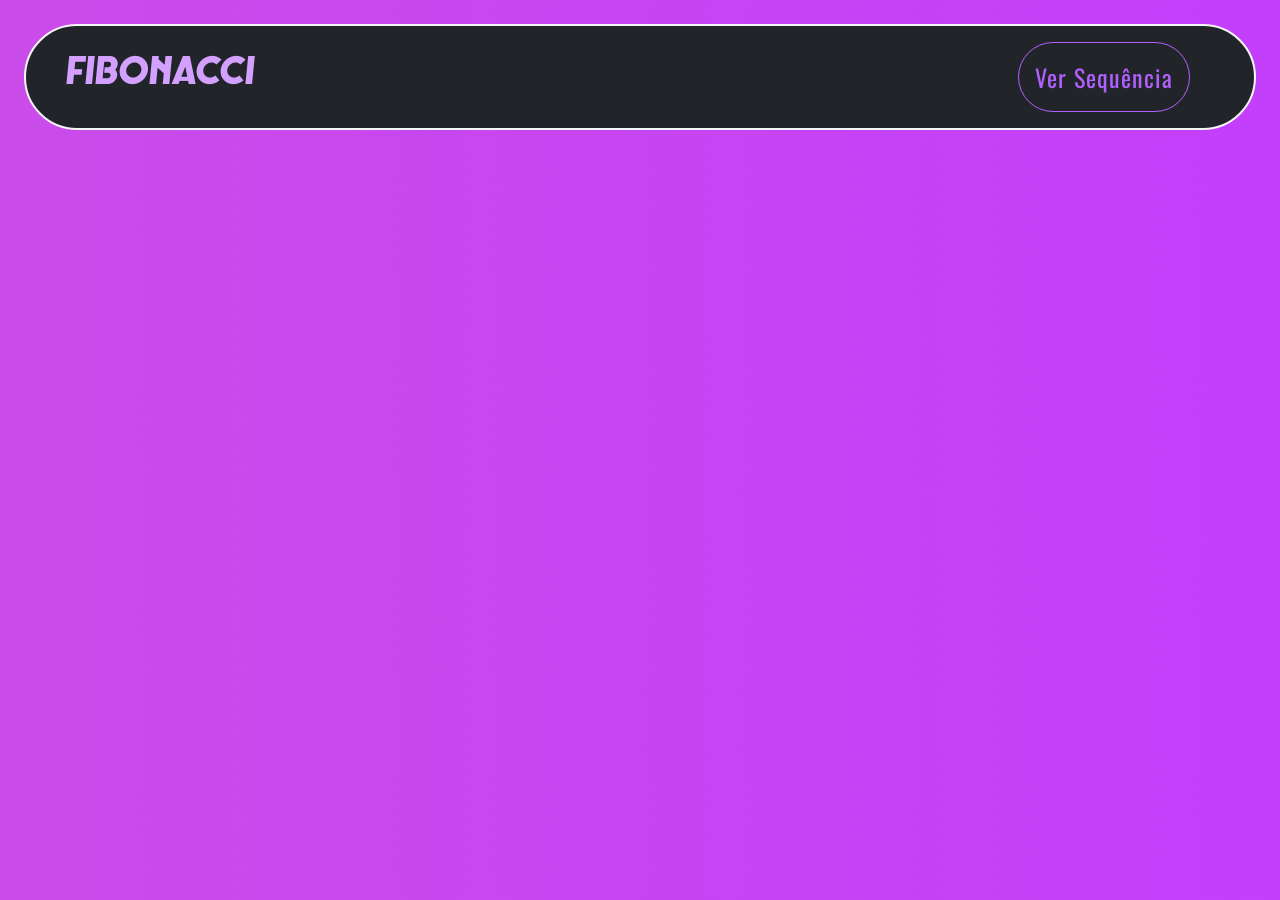
==== Ex3Fibonacci/pages/main_page/index.html @ 51968d8c "Adicionado navbar (botões ainda não funcionais, e atualização no style.css; adicionando btn-outline-" ====
<!DOCTYPE html>
<html lang="pt-BR">
<head>
    <meta charset="UTF-8">
    <meta name="viewport" content="width=device-width, initial-scale=1.0">
    <link rel="stylesheet" href="../../styles/css/bootstrap.min.css">
    <link rel="stylesheet" href="../../styles/style.css">
    <title>L.B. & E.W. | Fibonacci</title>
</head>
<body>
    <div class="d-flex bg-dark text-light-purple border-color-white font-family-weghorst m-4 p-3 rounded-pill align-items-center
        justify-content-between">
        <h1 class="ps-4">Fibonacci </h1>
        
        <button class="btn btn-outline-purple font-family-oswald me-5 fs-4 rounded-pill p-3 
            position-relative"> Ver Sequência </button>
    </div>

    <script src="../../scripts/js/bootstrap.bundle.min.js"></script>
    <script src="../../scripts/index.js"></script>
</body>
</html>
---- Ex3Fibonacci/styles/style.css ----
body {
    overflow-x: hidden;
    overflow-y: auto;
    background: linear-gradient(
        -45deg,
        #7326d7,
        #b25fff,
        #aa42ff,
        #d261ff,
        #c13cff,
        #ca4ce9
    );
    background-size: 600% 10%;
    animation: animBackground 10s linear infinite !important;
    scroll-behavior: smooth;
}

@font-face { font-family: 'Happy Chunk';   src: url('../Fonts/happy_chunk/HappyChunk.ttf')             format('truetype'); }
@font-face { font-family: 'Magics Flavor'; src: url('../Fonts/magics_flavor/Magics\ Flavor.ttf')    format('truetype'); }
@font-face { font-family: 'WegHorst';      src: url('../Fonts/weghorst/Weghorst.otf')                  format('truetype'); }
@font-face { font-family: 'Scope One';     src: url('../Fonts/Scope_One/ScopeOne-Regular.ttf')         format('truetype'); }
@font-face { font-family: 'Oswald';        src: url('../Fonts/Oswald/Oswald-VariableFont_wght.ttf')    format('truetype'); }
@font-face { font-family: 'Fragment Mono'; src: url('../Fonts/Fragment_Mono/FragmentMono-Regular.ttf') format('truetype'); }

/* Classes pra fontes */
.font-family-happy-chunk   { font-family: 'Happy Chunk'; }
.font-family-magics-flavor { font-family: 'Magics Flavor'; }
.font-family-weghorst      { font-family: 'WegHorst'; }
.font-family-scope-one     { font-family: 'Scope One'; }
.font-family-oswald        { font-family: 'Oswald'; letter-spacing: 1px;}
.font-family-fragment-mono { font-family: 'Fragment Mono'; }
/*==========================*/

/* Classes utilitárias */
.m-10   { margin: 10rem; }
.m-20   { margin: 20rem; }
.ms-10  { margin: 0 0 0 10rem; }
.ms-20  { margin: 0 0 0 20rem; }
.mx-10  { margin: 0 10rem 0 10rem; }
.mx-20  { margin: 0 20rem 0 20rem; }
.mb-10  { margin: 0 0 10rem 0; }
.mb-20  { margin: 0 0 20rem 0; }
.mt-10  { margin: 10rem 0 0 0; }
.mt-20  { margin: 20rem 0 0 0; }
.me-10  { margin: 0 10rem 0 0; }
.me-20  { margin: 0 20rem 0 0; }
.my-10  { margin: 10rem 0 10rem 0; }
.my-20  { margin: 20rem 0 20rem 0; }
.g-20px { gap: 20px; }
.w-fit  { width: fit-content; }
.border-color-orange { border:#ffa978 2px solid; }
.border-color-yellow { border:#ffa600 2px solid; }
.border-color-blue   { border:#78b3ff 2px solid; }
.border-color-red    { border:#ff2f2f 2px solid; }
.border-color-white  { border:#f5f5f5 2px solid; }
.border-color-purple { border:#c074ff 2px solid;}
.form-control        { transition: all 0.3s ease-in-out !important; }
.btn                 { transition: all 0.3s ease !important; }
.btn-outline-purple  { border-color: #b25fff; color: #b25fff; }
.bg-dark-gray        { background-color: #222222; }
.bg-dark-blue        { background-color: #1a2e4b; }
.bg-dark-green       { background-color: #234424; }
.bg-dark-red         { background-color: #442323; }
.bg-dark-yellow      { background-color: #443c23; }
.shadow              { box-shadow: 0 0 1rem 0.02rem rgb(34, 34, 34, 0.8) !important; }
.red-glow            { box-shadow: 0 0 1rem 0.02rem rgba(255, 55, 55, 0.8); }
.green-glow          { box-shadow: 0 0 1rem 0.02rem rgba(84, 255, 84, 0.8); }
.white-glow          { box-shadow: 0 0 1rem 0.02rem rgba(255, 255, 255, 0.8); }
.yellow-glow         { box-shadow: 0 0 1rem 0.02rem rgba(255, 215, 84, 0.8); }
.bf-blur-5px         { backdrop-filter: 5px; }
.bf-brightness-1     { backdrop-filter: brightness(1.2); }
.bf-brightness-2     { backdrop-filter: brightness(0.9); }
.bf-brightness-3     { backdrop-filter: brightness(0.5); }
.text-light-blue     { color:#cae4ff; }
.text-light-green    { color:#9fffab; }
.text-light-red      { color:#ffa0a0; }
.text-light-yellow   { color:#ffe6a0; }
.text-light-purple   { color:#d4a0ff}
.text-dark-blue      { color:#18366d; }
.text-dark-yellow    { color:#685412; }

/*==========================*/

/* Eventos */
.form-control:focus { 
    box-shadow: 0px 0px 10px 5px #ffc14f !important; 
    outline: none !important; 
    border-color: #ffedcb !important;
}
.form-control:hover { box-shadow: 0px 0px 15px 2px #ffd88f;  outline: none; border-color: #ffedcb; }
.btn:hover, .btn:focus { border:#fffffe 1px solid; color: #2b2b2b; }
.btn-outline-purple:hover,    .btn-outline-purple:focus    { background-color: #e6c0ff; box-shadow: 0px 0px 10px 5px #c23dff;}
.btn-outline-warning:hover,   .btn-outline-warning:focus   { background-color: #ffe9c0; box-shadow: 0px 0px 10px 5px #ffbb3d; }
.btn-outline-danger:hover,    .btn-outline-danger:focus    { background-color: #ffc0c0; box-shadow: 0px 0px 10px 5px #ff3d3d; }
.btn-outline-primary:hover,   .btn-outline-primary:focus   { background-color: #c0ccff; box-shadow: 0px 0px 10px 5px #3d8bff; }
.btn-outline-light:hover,     .btn-outline-light:focus     { background-color: #ecefff; box-shadow: 0px 0px 10px 5px #ecf4ff; }
.btn-outline-success:hover,   .btn-outline-success:focus   { background-color: #c0ffd5; box-shadow: 0px 0px 10px 5px #3dff94; }
.btn-outline-secondary:hover, .btn-outline-secondary:focus { background-color: #e4e4e6; box-shadow: 0px 0px 10px 5px #c1c1c2; }
/*==========================*/

input::-webkit-outer-spin-button, input::-webkit-inner-spin-button { -webkit-appearance: none; margin: 0; }

/* Animações (keyframes) */
@keyframes animBackground {
    0%   { background-position: 0% 50%; }
    50%  { background-position: 100% 50%; }
    100% { background-position: 0% 50%; }
}
@keyframes darkeningBackground {
  0%   { background-color: rgba(0, 0, 0, 0.2);     backdrop-filter: blur(0px); }
  45%  { background-color: rgba(0, 102, 15, 0.85); backdrop-filter: blur(2px); }
  65%  { background-color: rgba(141, 132, 0, 0.90); }
  80%  { background-color: rgba(141, 80, 0, 0.85);  }
  100% { background-color: rgba(119, 0, 0, 0.95);  backdrop-filter: blur(0px); }
}
/*==========================*/
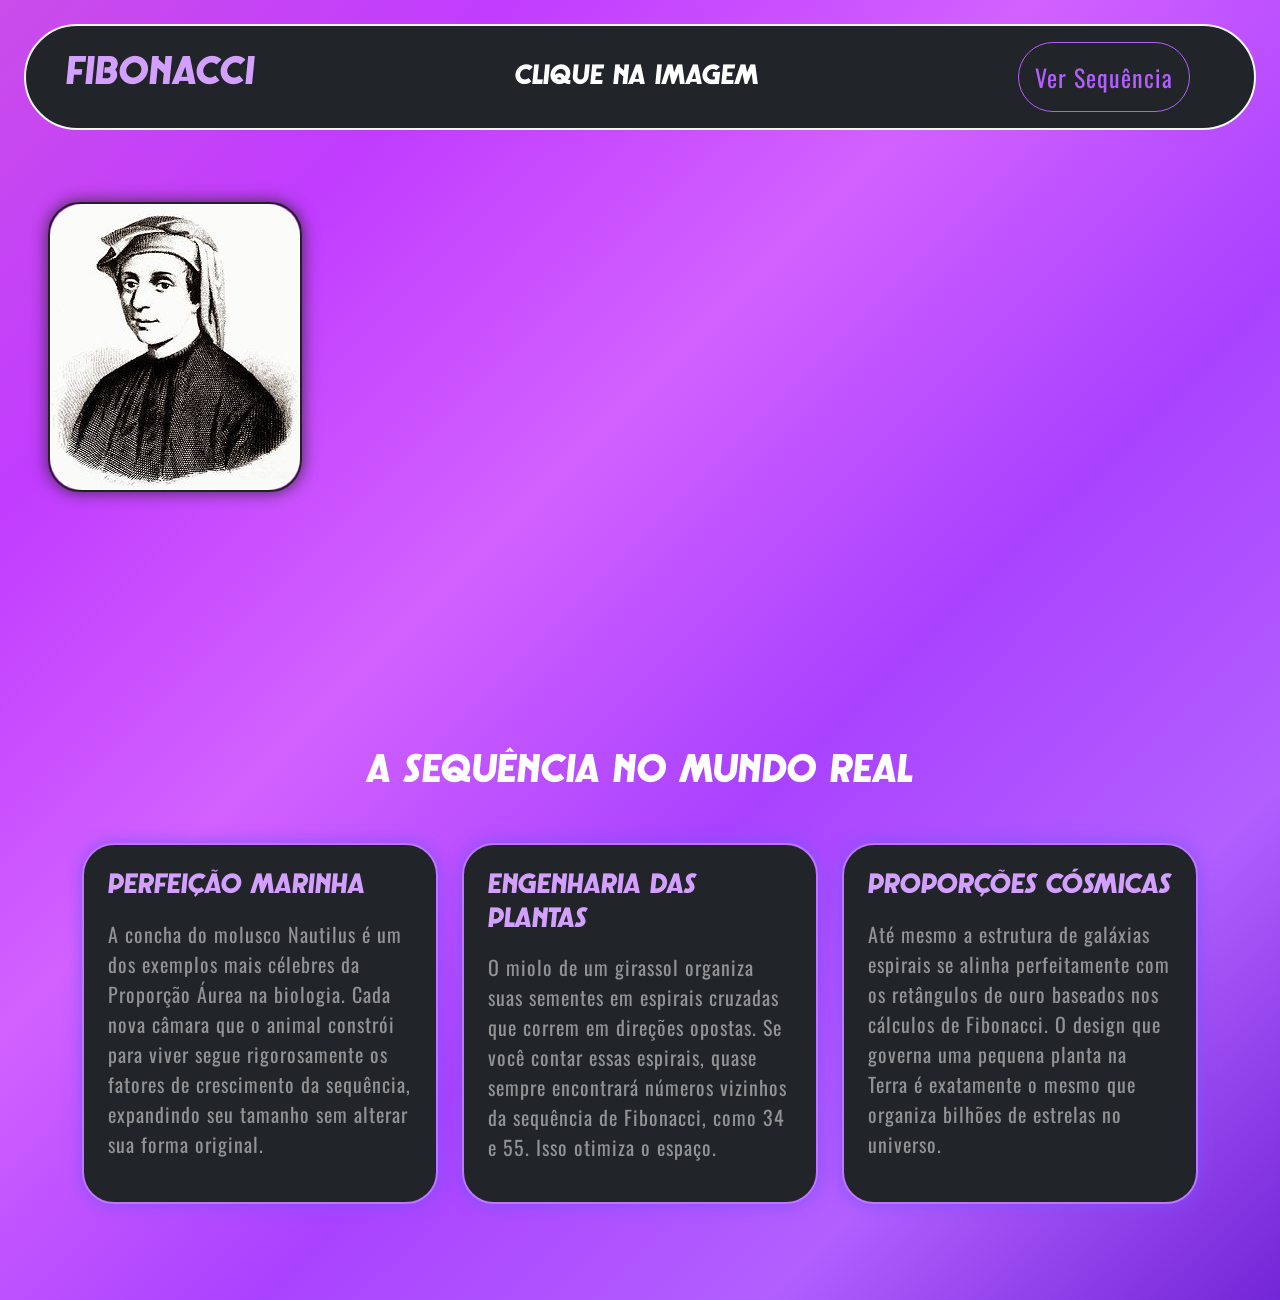
==== commit c89a9790: "pagina principal feita, só falta a outra agora" ====
--- a/Ex3Fibonacci/pages/main_page/index.html
+++ b/Ex3Fibonacci/pages/main_page/index.html
@@ -1,22 +1,87 @@
 <!DOCTYPE html>
 <html lang="pt-BR">
+
 <head>
     <meta charset="UTF-8">
     <meta name="viewport" content="width=device-width, initial-scale=1.0">
     <link rel="stylesheet" href="../../styles/css/bootstrap.min.css">
     <link rel="stylesheet" href="../../styles/style.css">
+    <link rel="stylesheet" href="../../styles/index.css">
     <title>L.B. & E.W. | Fibonacci</title>
 </head>
+
 <body>
+
     <div class="d-flex bg-dark text-light-purple border-color-white font-family-weghorst m-4 p-3 rounded-pill align-items-center
         justify-content-between">
-        <h1 class="ps-4">Fibonacci </h1>
-        
+        <h1 class="ps-4"> Fibonacci </h1>
+        <span class="fs-3 text-white"> Clique na imagem </span>
         <button class="btn btn-outline-purple font-family-oswald me-5 fs-4 rounded-pill p-3 
-            position-relative"> Ver Sequência </button>
+            position-relative" onclick="
+                window.location.href='../fibonacci_calculation_page/fibonacci_calculation_page.html'
+            "> Ver Sequência
+        </button>
     </div>
 
+    <div class="d-flex p-5 text-white flex-wrap justify-content-start align-items-start">
+        <div class='d-flex flex-column rounded-5 border-color-black shadow w-fit' id='imagem-fibonacci'>
+            <img src="../../Images/Fibonacci.webp"
+                alt="Ilustração em gravura de Leonardo Fibonacci usando um capuz medieval" class="rounded-5"
+                style="min-width: 25%;">
+        </div>
+        <div class="flex-grow-1 ps-5 text-start" style="max-width: 70%;" id="texto-descricao-fibonacci">
+            <p class="font-family-oswald fs-4 m-0">
+                <span class="font-family-weghorst fw-bold text-uppercase"> — Quem é Fibonacci? — </span>
+                Nascido na Itália, Leonardo de Pisa,
+                popularmente conhecido como Fibonacci, foi o matemático ocidental mais talentoso de sua era. Filho de um
+                funcionário público e comerciante, ele viajou bastante pelas regiões do Mediterrâneo, onde teve contato
+                direto com os avançados métodos aritméticos do mundo islâmico. Em 1202, Fibonacci publicou a obra de sua
+                vida, o livro Liber Abaci (O Livro do Cálculo). Nesta publicação, além de ensinar os europeus a usarem
+                os
+                algarismos arábicos atuais e o conceito do número zero, ele apresentou uma sequência numérica que
+                descrevia
+                o crescimento teórico de uma população de coelhos. Essa sucessão de números revelou-se um padrão
+                essencial
+                na biologia, na arte e no design, intimamente ligado à Proporção Áurea e à geometria das formas na
+                natureza.
+            </p>
+        </div>
+    </div>
+    <div class="container text-white my-5 py-5">
+        <h2 class="font-family-weghorst text-center mb-5 fs-1">A Sequência no Mundo Real</h2>
+        <!-- Linha dos cards -->
+        <div class="row g-4 justify-content-center">
+            <!-- Card 1 -->
+            <div class="col-md-4">
+                <div class="bg-dark p-4 rounded-5 purple-glow h-100 border-color-purple">
+                    <h3 class="font-family-weghorst fs-3 mb-3 text-light-purple">Perfeição Marinha</h3>
+                    <p class="font-family-oswald fs-5 text-white-50">
+                        A concha do molusco Nautilus é um dos exemplos mais célebres da Proporção Áurea na biologia. Cada nova câmara que o animal constrói para viver segue rigorosamente os fatores de crescimento da sequência, expandindo seu tamanho sem alterar sua forma original.
+                    </p>
+                </div>
+            </div>
+            <!-- Card 2 -->
+            <div class="col-md-4">
+                <div class="bg-dark p-4 rounded-5 purple-glow h-100 border-color-purple">
+                    <h3 class="font-family-weghorst fs-3 mb-3 text-light-purple">Engenharia das Plantas</h3>
+                    <p class="font-family-oswald fs-5 text-white-50">
+                        O miolo de um girassol organiza suas sementes em espirais cruzadas que correm em direções opostas. Se você contar essas espirais, quase sempre encontrará números vizinhos da sequência de Fibonacci, como 34 e 55. Isso otimiza o espaço.
+                    </p>
+                </div>
+            </div>
+            <!-- Card 3 -->
+            <div class="col-md-4">
+                <div class="bg-dark p-4 rounded-5 purple-glow h-100 border-color-purple">
+                    <h3 class="font-family-weghorst fs-3 mb-3 text-light-purple">Proporções Cósmicas</h3>
+                    <p class="font-family-oswald fs-5 text-white-50">
+                        Até mesmo a estrutura de galáxias espirais se alinha perfeitamente com os retângulos de ouro baseados nos cálculos de Fibonacci. O design que governa uma pequena planta na Terra é exatamente o mesmo que organiza bilhões de estrelas no universo.
+                    </p>
+                </div>
+            </div>
+        </div>
+    </div>
     <script src="../../scripts/js/bootstrap.bundle.min.js"></script>
     <script src="../../scripts/index.js"></script>
 </body>
+
 </html>
--- a/Ex3Fibonacci/styles/style.css
+++ b/Ex3Fibonacci/styles/style.css
@@ -3,14 +3,14 @@
     overflow-y: auto;
     background: linear-gradient(
         -45deg,
-        #7326d7,
-        #b25fff,
-        #aa42ff,
-        #d261ff,
-        #c13cff,
-        #ca4ce9
+        #d72638,
+        #ff5f6d,
+        #ff8c42,
+        #ffbd61,
+        #ff7a3c,
+        #e94c4c
     );
-    background-size: 600% 10%;
+    background-size: 600% 600%;
     animation: animBackground 10s linear infinite !important;
     scroll-behavior: smooth;
 }
@@ -53,7 +53,8 @@
 .border-color-blue   { border:#78b3ff 2px solid; }
 .border-color-red    { border:#ff2f2f 2px solid; }
 .border-color-white  { border:#f5f5f5 2px solid; }
-.border-color-purple { border:#c074ff 2px solid;}
+.border-color-purple { border:#c074ff 2px solid; }
+.border-color-black  { border: #222222 2px solid;}
 .form-control        { transition: all 0.3s ease-in-out !important; }
 .btn                 { transition: all 0.3s ease !important; }
 .btn-outline-purple  { border-color: #b25fff; color: #b25fff; }
@@ -67,7 +68,8 @@
 .green-glow          { box-shadow: 0 0 1rem 0.02rem rgba(84, 255, 84, 0.8); }
 .white-glow          { box-shadow: 0 0 1rem 0.02rem rgba(255, 255, 255, 0.8); }
 .yellow-glow         { box-shadow: 0 0 1rem 0.02rem rgba(255, 215, 84, 0.8); }
-.bf-blur-5px         { backdrop-filter: 5px; }
+.purple-glow         { box-shadow: 0 0 1rem 0.02rem rgba(121, 84, 255, 0.8); }
+.bf-blur-5px         { backdrop-filter: blur(5px); }
 .bf-brightness-1     { backdrop-filter: brightness(1.2); }
 .bf-brightness-2     { backdrop-filter: brightness(0.9); }
 .bf-brightness-3     { backdrop-filter: brightness(0.5); }
--- a/Ex3Fibonacci/styles/index.css
+++ b/Ex3Fibonacci/styles/index.css
@@ -0,0 +1,48 @@
+@import url("style.css");
+
+body {
+    background: linear-gradient(
+        -45deg,
+        #7326d7,
+        #b25fff,
+        #aa42ff,
+        #d261ff,
+        #c13cff,
+        #ca4ce9
+    ) !important;
+    position: relative !important;
+    background-size: 600%;
+    animation: animBackground 5s linear infinite !important;
+    scroll-behavior: auto;
+    margin: 0;
+}
+#texto-descricao-fibonacci {
+    opacity: 0;
+    transform: translateX(-50px);
+    transition: transform 0.5s ease, opacity 0.5s ease;
+    pointer-events: none;
+}
+#texto-descricao-fibonacci.ativo { opacity: 1; transform: translateX(0px); pointer-events: auto; }
+#imagem-fibonacci { 
+    transition: all 0.5s ease; 
+    z-index: 2; 
+    border: #222 2px solid;
+    position: relative; 
+}
+#imagem-fibonacci:hover { transform: scale(1.05); }
+#imagem-fibonacci:active { transform: scale(0.904); }
+body::before {
+    content: "";
+    position: fixed; 
+    top: 0;
+    left: 0;
+    width: 100vw;
+    height: 100vh;
+    z-index: -2; 
+    animation: darkeningBackground linear forwards;
+    animation-timeline: scroll();
+}
+@keyframes darkeningBackground {
+  0%   { background-color: rgba(0, 0, 0, 0.2); backdrop-filter: blur(0px); opacity: 0 !important; }
+  100% { background-color: rgba(52, 0, 82, 0.95);  backdrop-filter: blur(5px); opacity: 1 !important; }
+}
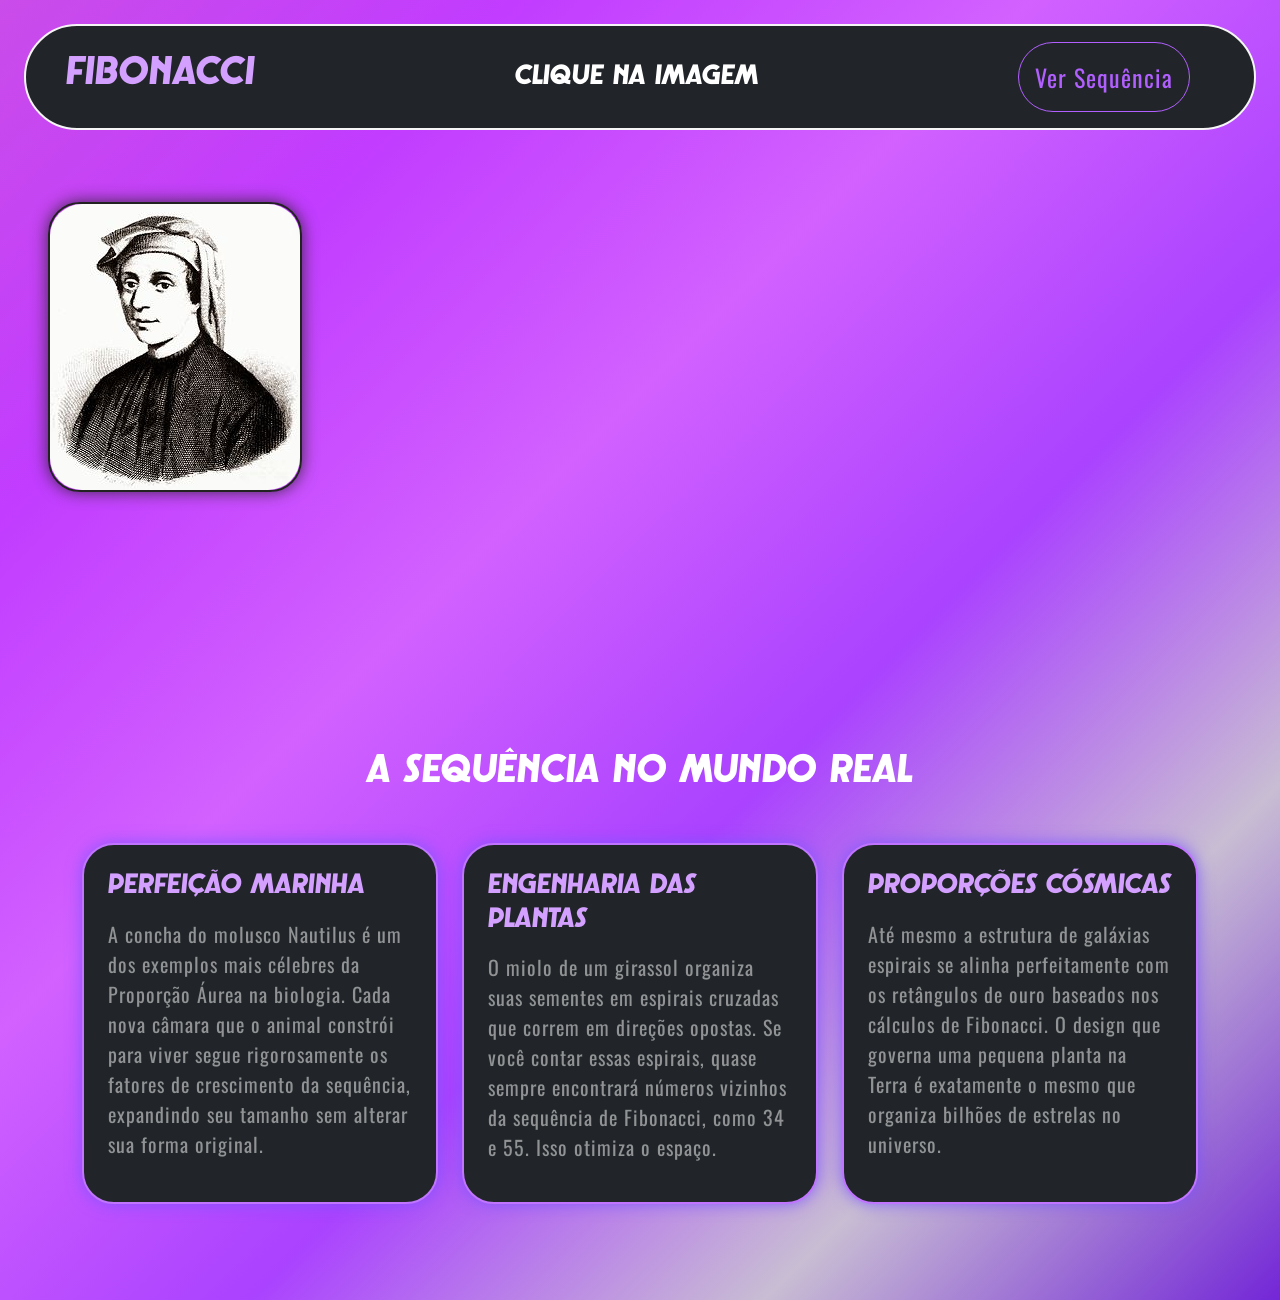
==== commit c99ec08c: "calculo pronto, só falta deixar bonitinho" ====
--- a/Ex3Fibonacci/pages/main_page/index.html
+++ b/Ex3Fibonacci/pages/main_page/index.html
@@ -12,7 +12,7 @@
 
 <body>
 
-    <div class="d-flex bg-dark text-light-purple border-color-white font-family-weghorst m-4 p-3 rounded-pill align-items-center
+    <div class="d-flex flex-wrap bg-dark text-light-purple border-color-white font-family-weghorst m-4 p-3 rounded-pill align-items-center
         justify-content-between">
         <h1 class="ps-4"> Fibonacci </h1>
         <span class="fs-3 text-white"> Clique na imagem </span>
@@ -47,6 +47,8 @@
             </p>
         </div>
     </div>
+
+    <!-- Container dos Cards -->
     <div class="container text-white my-5 py-5">
         <h2 class="font-family-weghorst text-center mb-5 fs-1">A Sequência no Mundo Real</h2>
         <!-- Linha dos cards -->
--- a/Ex3Fibonacci/styles/style.css
+++ b/Ex3Fibonacci/styles/style.css
@@ -16,7 +16,7 @@
 }
 
 @font-face { font-family: 'Happy Chunk';   src: url('../Fonts/happy_chunk/HappyChunk.ttf')             format('truetype'); }
-@font-face { font-family: 'Magics Flavor'; src: url('../Fonts/magics_flavor/Magics\ Flavor.ttf')    format('truetype'); }
+@font-face { font-family: 'Magics Flavor'; src: url('../Fonts/magics_flavor/Magics\ Flavor.ttf')       format('truetype'); }
 @font-face { font-family: 'WegHorst';      src: url('../Fonts/weghorst/Weghorst.otf')                  format('truetype'); }
 @font-face { font-family: 'Scope One';     src: url('../Fonts/Scope_One/ScopeOne-Regular.ttf')         format('truetype'); }
 @font-face { font-family: 'Oswald';        src: url('../Fonts/Oswald/Oswald-VariableFont_wght.ttf')    format('truetype'); }
@@ -54,8 +54,8 @@
 .border-color-red    { border:#ff2f2f 2px solid; }
 .border-color-white  { border:#f5f5f5 2px solid; }
 .border-color-purple { border:#c074ff 2px solid; }
-.border-color-black  { border: #222222 2px solid;}
-.form-control        { transition: all 0.3s ease-in-out !important; }
+.border-color-black  { border:#222222 2px solid; }
+.form-control        { transition: all 0.5s ease !important; }
 .btn                 { transition: all 0.3s ease !important; }
 .btn-outline-purple  { border-color: #b25fff; color: #b25fff; }
 .bg-dark-gray        { background-color: #222222; }
@@ -84,12 +84,6 @@
 /*==========================*/
 
 /* Eventos */
-.form-control:focus { 
-    box-shadow: 0px 0px 10px 5px #ffc14f !important; 
-    outline: none !important; 
-    border-color: #ffedcb !important;
-}
-.form-control:hover { box-shadow: 0px 0px 15px 2px #ffd88f;  outline: none; border-color: #ffedcb; }
 .btn:hover, .btn:focus { border:#fffffe 1px solid; color: #2b2b2b; }
 .btn-outline-purple:hover,    .btn-outline-purple:focus    { background-color: #e6c0ff; box-shadow: 0px 0px 10px 5px #c23dff;}
 .btn-outline-warning:hover,   .btn-outline-warning:focus   { background-color: #ffe9c0; box-shadow: 0px 0px 10px 5px #ffbb3d; }
--- a/Ex3Fibonacci/styles/index.css
+++ b/Ex3Fibonacci/styles/index.css
@@ -4,7 +4,7 @@
     background: linear-gradient(
         -45deg,
         #7326d7,
-        #b25fff,
+        #c8bdd3,
         #aa42ff,
         #d261ff,
         #c13cff,
